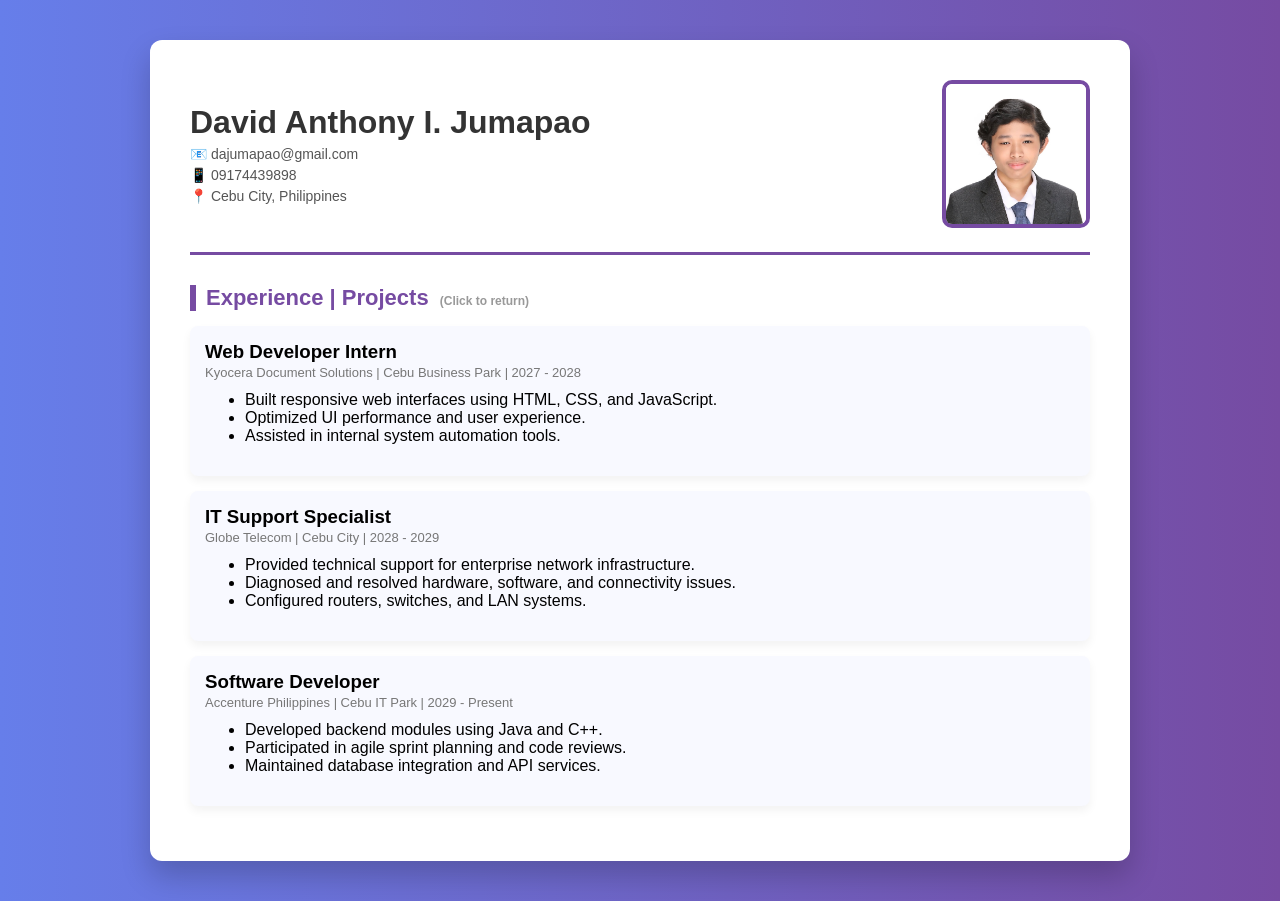
==== experience.html @ 1eb31512 "Add files via upload" ====
<!DOCTYPE html>
<html lang="en">
<head>
    <meta charset="UTF-8">
    <title>Jumapao - Experience</title>
    <link rel="stylesheet" href="style.css">
</head>
<body>

<div class="container">

    <div class="header">
        <div class="header-left">
            <h1>David Anthony I. Jumapao</h1>
            <p>📧 dajumapao@gmail.com</p>
            <p>📱 09174439898</p>
            <p>📍 Cebu City, Philippines</p>
        </div>
        <div class="header-right">
            <img src="mypicture.jpg" alt="Profile Photo">
        </div>
    </div>

    <div class="section">
        <!-- swapped title -->
        <h2 class="switch-title">
            <span class="active">Experience</span> |
            <a href="index.html" class="exp-link">
                Projects <span class="click-note">(Click to return)</span>
            </a>
        </h2>

        <div class="card">
            <h3>Web Developer Intern</h3>
            <span>Kyocera Document Solutions | Cebu Business Park | 2027 - 2028</span>
            <ul>
                <li>Built responsive web interfaces using HTML, CSS, and JavaScript.</li>
                <li>Optimized UI performance and user experience.</li>
                <li>Assisted in internal system automation tools.</li>
            </ul>
        </div>

	<div class="card">
            <h3>IT Support Specialist</h3>
            <span>Globe Telecom | Cebu City | 2028 - 2029</span>
            <ul>
                <li>Provided technical support for enterprise network infrastructure.</li>
                <li>Diagnosed and resolved hardware, software, and connectivity issues.</li>
                <li>Configured routers, switches, and LAN systems.</li>
            </ul>
        </div>


	<div class="card">
            <h3>Software Developer</h3>
            <span>Accenture Philippines | Cebu IT Park | 2029 - Present</span>
            <ul>
                <li>Developed backend modules using Java and C++.</li>
                <li>Participated in agile sprint planning and code reviews.</li>
                <li>Maintained database integration and API services.</li>
            </ul>
        </div>


    </div>

</div>

</body>
</html>
---- style.css ----
body {
    margin: 0;
    font-family: 'Segoe UI', sans-serif;
    background: linear-gradient(to right, #667eea, #764ba2);
}

.container {
    width: 900px;
    margin: 40px auto;
    background: white;
    padding: 40px;
    border-radius: 12px;
    box-shadow: 0 15px 30px rgba(0,0,0,0.2);
}

/* HEADER */
.header {
    display: flex;
    justify-content: space-between;
    align-items: center;
    border-bottom: 3px solid #764ba2;
    padding-bottom: 20px;
}

.header-left h1 {
    margin: 0;
    font-size: 32px;
    color: #333;
}

.header-left p {
    margin: 5px 0;
    color: #555;
    font-size: 14px;
}

.header-right img {
    width: 140px;
    height: 140px;
    border-radius: 10px;
    object-fit: cover;
    border: 4px solid #764ba2;
}

/* SECTIONS */
.section {
    margin-top: 30px;
}

.section h2 {
    color: #764ba2;
    margin-bottom: 15px;
    border-left: 6px solid #764ba2;
    padding-left: 10px;
}

/* SWITCH TITLE (Projects | Experience) */
.switch-title {
    color: #764ba2;
    border-left: 6px solid #764ba2;
    padding-left: 10px;
    font-size: 22px;
    margin-bottom: 20px;
}

.switch-title a {
    text-decoration: none;
    color: #764ba2;
    font-weight: bold;
    transition: 0.3s;
}

.switch-title a:hover {
    color: #667eea;
}

.switch-title .active {
    font-weight: bold;
}

/* CARDS */
.card {
    background: #f8f9ff;
    padding: 15px;
    border-radius: 8px;
    margin-bottom: 15px;
    box-shadow: 0 5px 10px rgba(0,0,0,0.05);
}

.card h3 {
    margin: 0;
}

.card span {
    font-size: 13px;
    color: #777;
}

.card ul {
    margin-top: 10px;
}

/* SKILLS */
.skills {
    display: flex;
    flex-wrap: wrap;
    gap: 10px;
}

.skills span {
    background: #764ba2;
    color: white;
    padding: 8px 12px;
    border-radius: 20px;
    font-size: 13px;
}

.switch-title {
    color: #764ba2;
    border-left: 6px solid #764ba2;
    padding-left: 10px;
    font-size: 22px;
    margin-bottom: 20px;
}

.switch-title a {
    text-decoration: none;
    color: #764ba2;
    font-weight: bold;
    position: relative;
}

.switch-title a:hover {
    color: #667eea;
}

.click-note {
    font-size: 12px;
    color: #999;
    margin-left: 5px;
}

.switch-title .active {
    font-weight: bold;
}
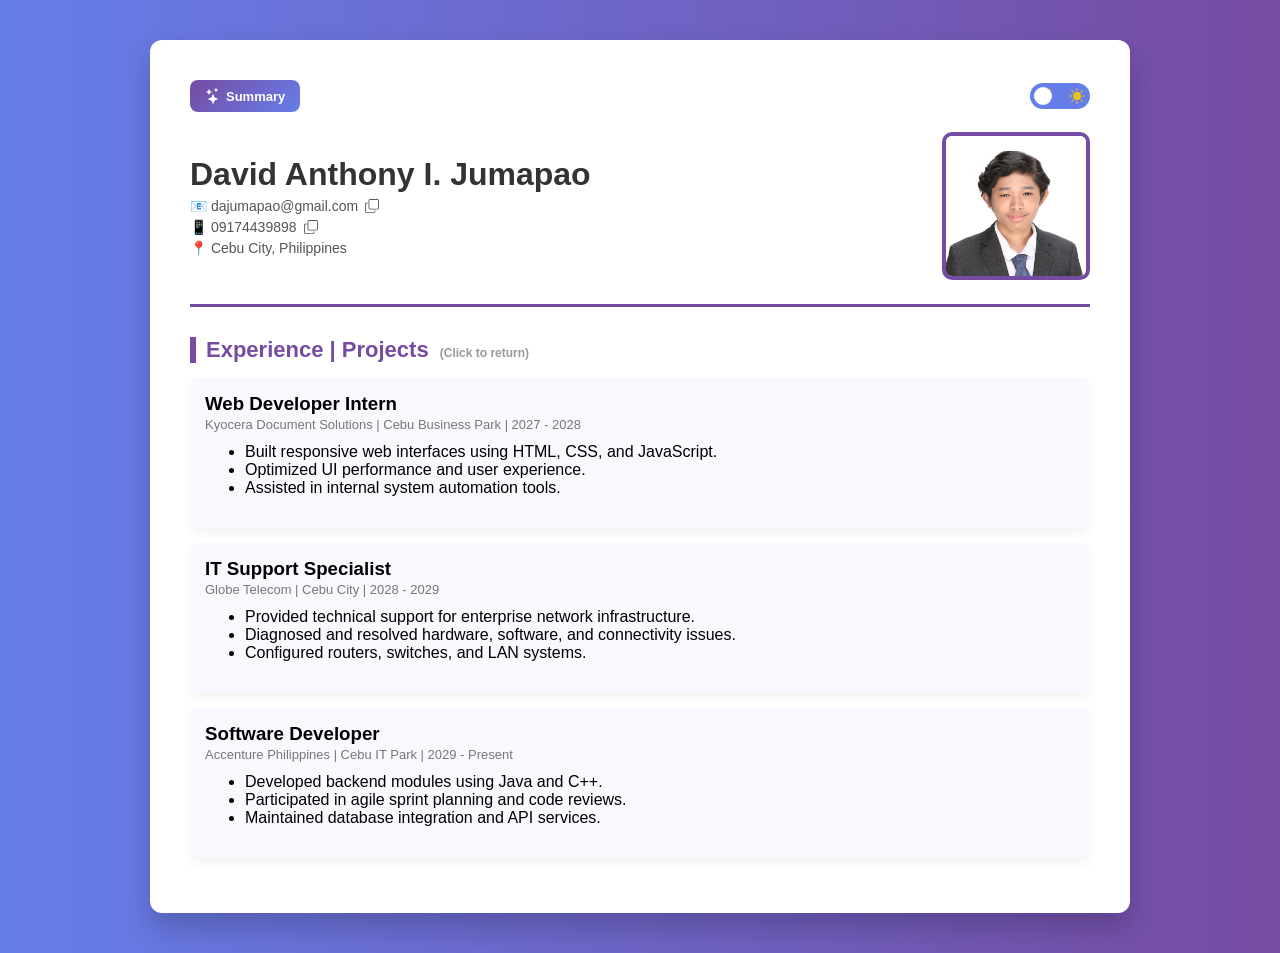
==== commit 0bd1c505: "Add files via upload" ====
--- a/experience.html
+++ b/experience.html
@@ -8,16 +8,57 @@
 <body>
 
 <div class="container">
+    <div class="header">
+        <div class="top-header">
+            <button id="ai-summarize-btn" class="ai-btn">
+                <svg xmlns="http://www.w3.org/2000/svg" width="16" height="16" fill="currentColor" class="bi bi-stars" viewBox="0 0 16 16">
+                    <path d="M7.657 6.247c.11-.33.576-.33.686 0l.645 1.937a2.89 2.89 0 0 0 1.829 1.828l1.936.645c.33.11.33.576 0 .686l-1.937.645a2.89 2.89 0 0 0-1.828 1.829l-.645 1.936a.361.361 0 0 1-.686 0l-.645-1.937a2.89 2.89 0 0 0-1.828-1.828l-1.937-.645a.361.361 0 0 1 0-.686l1.937-.645a2.89 2.89 0 0 0 1.828-1.828zM3.794 1.148a.217.217 0 0 1 .412 0l.387 1.162c.173.518.579.924 1.097 1.097l1.162.387a.217.217 0 0 1 0 .412l-1.162.387A1.73 1.73 0 0 0 4.593 5.69l-.387 1.162a.217.217 0 0 1-.412 0L3.407 5.69A1.73 1.73 0 0 0 2.31 4.593l-1.162-.387a.217.217 0 0 1 0-.412l1.162-.387A1.73 1.73 0 0 0 3.407 2.31zM10.863.099a.145.145 0 0 1 .274 0l.258.774c.115.346.386.617.732.732l.774.258a.145.145 0 0 1 0 .274l-.774.258a1.16 1.16 0 0 0-.732.732l-.258.774a.145.145 0 0 1-.274 0l-.258-.774a1.16 1.16 0 0 0-.732-.732L9.1 2.137a.145.145 0 0 1 0-.274l.774-.258c.346-.115.617-.386.732-.732z"/>
+                </svg> 
+                Summary
+            </button>
 
-    <div class="header">
-        <div class="header-left">
-            <h1>David Anthony I. Jumapao</h1>
-            <p>📧 dajumapao@gmail.com</p>
-            <p>📱 09174439898</p>
-            <p>📍 Cebu City, Philippines</p>
+            <div class="theme-switch-wrapper">
+                <label class="theme-switch" for="theme-toggle">
+                    <input type="checkbox" id="theme-toggle" ng-model="c.darkMode" ng-change="c.toggleTheme()" />
+                    <div class="slider round">
+                        <span class="icon moon">
+                            <svg xmlns="http://www.w3.org/2000/svg" width="16" height="16" fill="currentColor" class="bi bi-moon-stars-fill" viewBox="0 0 16 16">
+                                <path d="M6 .278a.77.77 0 0 1 .08.858 7.2 7.2 0 0 0-.878 3.46c0 4.021 3.278 7.277 7.318 7.277q.792-.001 1.533-.16a.79.79 0 0 1 .81.316.73.73 0 0 1-.031.893A8.35 8.35 0 0 1 8.344 16C3.734 16 0 12.286 0 7.71 0 4.266 2.114 1.312 5.124.06A.75.75 0 0 1 6 .278"/>
+                                <path d="M10.794 3.148a.217.217 0 0 1 .412 0l.387 1.162c.173.518.579.924 1.097 1.097l1.162.387a.217.217 0 0 1 0 .412l-1.162.387a1.73 1.73 0 0 0-1.097 1.097l-.387 1.162a.217.217 0 0 1-.412 0l-.387-1.162A1.73 1.73 0 0 0 9.31 6.593l-1.162-.387a.217.217 0 0 1 0-.412l1.162-.387a1.73 1.73 0 0 0 1.097-1.097zM13.863.099a.145.145 0 0 1 .274 0l.258.774c.115.346.386.617.732.732l.774.258a.145.145 0 0 1 0 .274l-.774.258a1.16 1.16 0 0 0-.732.732l-.258.774a.145.145 0 0 1-.274 0l-.258-.774a1.16 1.16 0 0 0-.732-.732l-.774-.258a.145.145 0 0 1 0-.274l.774-.258c.346-.115.617-.386.732-.732z"/>
+                            </svg>
+                        </span>
+                        <span class="icon sun">
+                            <svg xmlns="http://www.w3.org/2000/svg" width="16" height="16" fill="currentColor" class="sun" viewBox="0 0 16 16">
+                                <path d="M12 8a4 4 0 1 1-8 0 4 4 0 0 1 8 0M8 0a.5.5 0 0 1 .5.5v2a.5.5 0 0 1-1 0v-2A.5.5 0 0 1 8 0m0 13a.5.5 0 0 1 .5.5v2a.5.5 0 0 1-1 0v-2A.5.5 0 0 1 8 13m8-5a.5.5 0 0 1-.5.5h-2a.5.5 0 0 1 0-1h2a.5.5 0 0 1 .5.5M3 8a.5.5 0 0 1-.5.5h-2a.5.5 0 0 1 0-1h2A.5.5 0 0 1 3 8m10.657-5.657a.5.5 0 0 1 0 .707l-1.414 1.415a.5.5 0 1 1-.707-.708l1.414-1.414a.5.5 0 0 1 .707 0m-9.193 9.193a.5.5 0 0 1 0 .707L3.05 13.657a.5.5 0 0 1-.707-.707l1.414-1.414a.5.5 0 0 1 .707 0m9.193 2.121a.5.5 0 0 1-.707 0l-1.414-1.414a.5.5 0 0 1 .707-.707l1.414 1.414a.5.5 0 0 1 0 .707M4.464 4.465a.5.5 0 0 1-.707 0L2.343 3.05a.5.5 0 1 1 .707-.707l1.414 1.414a.5.5 0 0 1 0 .708"/>
+                            </svg>
+                        </span>
+                    </div>
+                </label>
+            </div>
         </div>
-        <div class="header-right">
-            <img src="mypicture.jpg" alt="Profile Photo">
+
+        <div class="header-content">
+            <div class="header-left"> 
+                <h1>David Anthony I. Jumapao</h1>
+                <p class="copy-trigger" onclick="copyToClipboard('dajumapao@gmail.com', 'email-feedback')">
+                    📧 dajumapao@gmail.com
+                    <svg xmlns="http://www.w3.org/2000/svg" width="14" height="14" fill="currentColor" class="bi bi-copy" viewBox="0 0 16 16">
+                        <path fill-rule="evenodd" d="M4 2a2 2 0 0 1 2-2h8a2 2 0 0 1 2 2v8a2 2 0 0 1-2 2H6a2 2 0 0 1-2-2zm2-1a1 1 0 0 0-1 1v8a1 1 0 0 0 1 1h8a1 1 0 0 0 1-1V2a1 1 0 0 0-1-1zM2 5a1 1 0 0 0-1 1v8a1 1 0 0 0 1 1h8a1 1 0 0 0 1-1v-1h1v1a2 2 0 0 1-2 2H2a2 2 0 0 1-2-2V6a2 2 0 0 1 2-2h1v1z"/>
+                    </svg>
+                    <small id="email-feedback" class="copy-status"></small>
+                </p>
+                <p class="copy-trigger" onclick="copyToClipboard('09174439898', 'phone-feedback')">
+                    📱 09174439898
+                    <svg xmlns="http://www.w3.org/2000/svg" width="14" height="14" fill="currentColor" class="bi bi-copy" viewBox="0 0 16 16">
+                        <path fill-rule="evenodd" d="M4 2a2 2 0 0 1 2-2h8a2 2 0 0 1 2 2v8a2 2 0 0 1-2 2H6a2 2 0 0 1-2-2zm2-1a1 1 0 0 0-1 1v8a1 1 0 0 0 1 1h8a1 1 0 0 0 1-1V2a1 1 0 0 0-1-1zM2 5a1 1 0 0 0-1 1v8a1 1 0 0 0 1 1h8a1 1 0 0 0 1-1v-1h1v1a2 2 0 0 1-2 2H2a2 2 0 0 1-2-2V6a2 2 0 0 1 2-2h1v1z"/>
+                    </svg>
+                    <small id="phone-feedback" class="copy-status"></small>
+                </p>
+                <p>📍 Cebu City, Philippines</p> 
+            </div>
+            <div class="header-right">
+                <img src="mypicture.jpg" alt="Profile Photo">
+            </div>
         </div>
     </div>
 
@@ -63,8 +104,26 @@
 
 
     </div>
+</div>
 
+<div id="ai-modal" class="modal-overlay">
+    <div class="modal-content">
+        <div class="modal-header">
+            <h3>
+                <svg xmlns="http://www.w3.org/2000/svg" width="16" height="16" fill="currentColor" class="bi bi-stars" viewBox="0 0 16 16">
+                    <path d="M7.657 6.247c.11-.33.576-.33.686 0l.645 1.937a2.89 2.89 0 0 0 1.829 1.828l1.936.645c.33.11.33.576 0 .686l-1.937.645a2.89 2.89 0 0 0-1.828 1.829l-.645 1.936a.361.361 0 0 1-.686 0l-.645-1.937a2.89 2.89 0 0 0-1.828-1.828l-1.937-.645a.361.361 0 0 1 0-.686l1.937-.645a2.89 2.89 0 0 0 1.828-1.828zM3.794 1.148a.217.217 0 0 1 .412 0l.387 1.162c.173.518.579.924 1.097 1.097l1.162.387a.217.217 0 0 1 0 .412l-1.162.387A1.73 1.73 0 0 0 4.593 5.69l-.387 1.162a.217.217 0 0 1-.412 0L3.407 5.69A1.73 1.73 0 0 0 2.31 4.593l-1.162-.387a.217.217 0 0 1 0-.412l1.162-.387A1.73 1.73 0 0 0 3.407 2.31zM10.863.099a.145.145 0 0 1 .274 0l.258.774c.115.346.386.617.732.732l.774.258a.145.145 0 0 1 0 .274l-.774.258a1.16 1.16 0 0 0-.732.732l-.258.774a.145.145 0 0 1-.274 0l-.258-.774a1.16 1.16 0 0 0-.732-.732L9.1 2.137a.145.145 0 0 1 0-.274l.774-.258c.346-.115.617-.386.732-.732z"/>
+                </svg>
+                Profile Summary
+            </h3>
+            <span class="close-modal">&times;</span>
+        </div>
+        <div class="modal-body">
+            <p id="modal-text"></p>
+        </div>
+    </div>
 </div>
+
+<script src="script.js"></script>
 
 </body>
 </html>
--- a/style.css
+++ b/style.css
@@ -20,12 +20,28 @@
     align-items: center;
     border-bottom: 3px solid #764ba2;
     padding-bottom: 20px;
+    flex-direction: column;
+}
+
+.top-header {
+    display: flex;
+    justify-content: space-between;
+    width: 100%;
+    align-items: center;
+}
+
+.header-content {
+    display: flex;
+    align-items: center;
+    justify-content: space-between;
+    width: 100%;
 }
 
 .header-left h1 {
     margin: 0;
     font-size: 32px;
     color: #333;
+    text-align: left;
 }
 
 .header-left p {
@@ -66,7 +82,6 @@
 .switch-title a {
     text-decoration: none;
     color: #764ba2;
-    font-weight: bold;
     transition: 0.3s;
 }
 
@@ -142,4 +157,264 @@
 
 .switch-title .active {
     font-weight: bold;
+}
+
+.theme-switch-wrapper {
+  display: flex;
+  align-items: center;
+  gap: 10px;
+  justify-content: end;
+  margin-bottom: 20px;
+}
+
+.theme-switch input {
+  display: none;
+}
+
+.slider {
+  background-color: #667eea;
+  bottom: 0;
+  cursor: pointer;
+  height: 26px;
+  position: relative;
+  transition: .4s;
+  width: 50px;
+  display: flex;
+  align-items: center;
+  justify-content: space-between;
+  padding: 0 5px;
+}
+
+.slider.round {
+  border-radius: 34px;
+}
+
+.slider:before {
+  background-color: #fff;
+  bottom: 4px;
+  content: "";
+  height: 18px;
+  left: 4px;
+  position: absolute;
+  transition: .4s;
+  width: 18px;
+  border-radius: 50%;
+  z-index: 2;
+}
+
+input:checked + .slider {
+  background-color: black;
+}
+
+input:checked + .slider:before {
+  transform: translateX(32px);
+}
+
+.icon {
+  font-size: 12px;
+  user-select: none;
+  display: flex;
+  align-items: center;
+}
+
+.sun { 
+    color: #f1c40f; 
+}
+
+.moon { 
+    color: #f39c12; 
+}
+
+/* DARK MODE OVERRIDES */
+body.dark-mode {
+    background: linear-gradient(to right, #2E236C, #17153B);
+    color: #e0e0e0;
+}
+
+body.dark-mode .container {
+    background: #1e1e1e; /* Darker resume paper */
+    color: #e0e0e0;
+    box-shadow: 0 15px 30px rgba(0,0,0,0.5);
+}
+
+body.dark-mode .header-left h1, 
+body.dark-mode .header-left p,
+body.dark-mode .card h3 {
+    color: #ffffff;
+}
+
+body.dark-mode .card {
+    background: #2a2a2a; /* Darker cards */
+    color: #ddd;
+}
+
+body.dark-mode .section h2,
+body.dark-mode .switch-title {
+    color: #bb86fc; /* Lighter purple for better contrast */
+    border-color: #bb86fc;
+}
+
+body.dark-mode .card span {
+    color: #aaa;
+}
+
+.ai-btn {
+    background: linear-gradient(135.5deg, #764ba2 0%, #667eea 100%);
+    color: white;
+    border: none;
+    padding: 8px 15px;
+    border-radius: 8px;
+    cursor: pointer;
+    font-size: 13px;
+    font-weight: bold;
+    transition: transform 0.2s, box-shadow 0.2s;
+    margin-bottom: 20px;
+    display: flex;
+    margin-top: 0px !important;
+    align-items: center;
+    gap: 5px;
+}
+
+.ai-btn:hover {
+    transform: translateY(-2px);
+    box-shadow: 0 4px 10px rgba(118, 75, 162, 0.3);
+}
+
+/* Typing effect styling */
+.typing {
+    font-style: italic;
+    color: #764ba2;
+}
+
+body.dark-mode .typing {
+    color: #bb86fc;
+}
+
+.modal-overlay {
+    display: none; /* Hidden by default */
+    position: fixed;
+    z-index: 1000;
+    left: 0;
+    top: 0;
+    width: 100%;
+    height: 100%;
+    background-color: rgba(0, 0, 0, 0.6); /* Semi-transparent black */
+    backdrop-filter: blur(5px); /* Modern blur effect */
+}
+
+.modal-content {
+    background-color: white;
+    margin: 10% auto;
+    padding: 25px;
+    border-radius: 15px;
+    width: 50%;
+    max-width: 500px;
+    box-shadow: 0 10px 30px rgba(0,0,0,0.3);
+    position: relative;
+    animation: slideDown 0.4s ease-out;
+}
+
+@keyframes slideDown {
+    from { transform: translateY(-50px); opacity: 0; }
+    to { transform: translateY(0); opacity: 1; }
+}
+
+.modal-header {
+    display: flex;
+    justify-content: space-between;
+    align-items: center;
+    border-bottom: 2px solid #764ba2;
+    padding-bottom: 10px;
+    margin-bottom: 15px;
+}
+
+.modal-header h3 { margin: 0; color: #764ba2; }
+
+.close-modal {
+    font-size: 28px;
+    font-weight: bold;
+    cursor: pointer;
+    color: #999;
+}
+
+.close-modal:hover { color: #333; }
+
+body.dark-mode .modal-content {
+    background-color: #2a2a2a;
+    color: #e0e0e0;
+}
+
+body.dark-mode .modal-header h3 { color: #bb86fc; }
+body.dark-mode .close-modal:hover { color: #fff; }
+
+#scrollToTopBtn {
+    display: none; /* Hidden by default */
+    position: fixed;
+    bottom: 30px;
+    right: 30px;
+    z-index: 99;
+    border: none;
+    outline: none;
+    background: white;
+    color: #764ba2;
+    cursor: pointer;
+    padding: 5px;
+    border-radius: 50%; 
+    border: 2px solid #764ba2;
+    font-size: 20px;
+    font-weight: bold;
+    width: 50px;
+    height: 50px;
+    box-shadow: 0 4px 10px rgba(0,0,0,0.3);
+    transition: transform 0.2s, opacity 0.3s;
+}
+
+#scrollToTopBtn:hover {
+    transform: translateY(-5px);
+    box-shadow: 0 6px 15px rgba(0,0,0,0.4);
+}
+
+body.dark-mode #scrollToTopBtn {
+    background: linear-gradient(135.5deg, #bb86fc 0%, #764ba2 100%);
+    color: white;
+    border: none;
+}
+
+/* COPY FUNCTIONALITY */
+.copy-trigger {
+    cursor: pointer;
+    transition: color 0.2s;
+    position: relative;
+    display: flex;
+    gap: 7px;
+    align-items: center;
+}
+
+.copy-trigger:hover {
+    color: #764ba2;
+}
+
+body.dark-mode .copy-trigger:hover {
+    color: #bb86fc;
+}
+
+.copy-status {
+    color: #28a745; 
+    font-weight: bold;
+    opacity: 0;
+    transition: opacity 0.3s ease; 
+    display: inline-block;
+}
+
+/* Tooltip style hint */
+.copy-trigger::after {
+    content: " (Click to copy)";
+    font-size: 10px;
+    opacity: 0;
+    transition: opacity 0.3s;
+    color: #999;
+}
+
+.copy-trigger:hover::after {
+    opacity: 1;
 }
